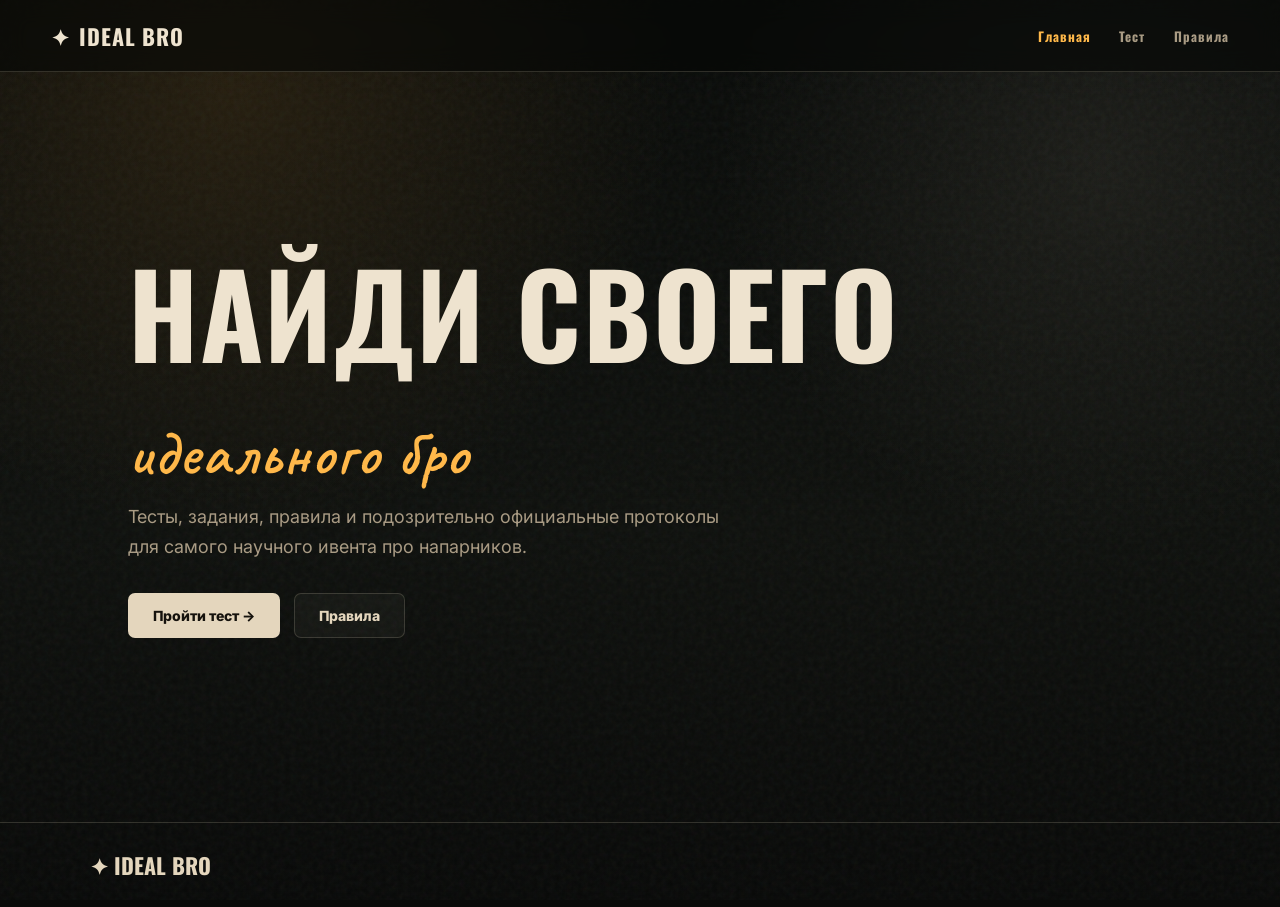
==== index.html @ 1d33344d "Update index.html" ====
<!doctype html>
<html lang="ru">
  <head>
    <meta charset="utf-8" />
    <meta name="viewport" content="width=device-width,initial-scale=1" />
    <title>IDEAL BRO</title>
    <link rel="stylesheet" href="style.css" />
  </head>
  <body>
    <div class="grain"></div>
    <header class="topbar">
      <a class="brand" href="index.html">
        <span> ✦ </span>
        IDEAL BRO
      </a>
      <nav>
        <a class="active" href="index.html"> Главная </a>
        <a href="test.html"> Тест </a>
        <a href="rules.html"> Правила </a>
      </nav>
    </header>
    <main class="hero">
      <section>
        <h1>
          Найди своего <span>идеального бро</span>
        </h1>
        <p class="lead">
          Тесты, задания, правила и подозрительно официальные протоколы для
          самого научного ивента про напарников.
        </p>
        <div class="actions">
          <a class="btn primary" href="test.html"> Пройти тест → </a>
          <a class="btn ghost" href="rules.html"> Правила </a>
        </div>
      </section>
    </main>
   
    <footer>
      <b> ✦ IDEAL BRO </b>
    </footer>
  </body>
</html>
---- style.css ----
@import url("https://fonts.googleapis.com/css2?family=Oswald:wght@500;700&family=Inter:wght@400;500;700;900&family=Caveat:wght@600&display=swap");
:root {
  --bg: #090b09;
  --panel: #11140f;
  --paper: #e4d6bd;
  --ink: #15120d;
  --text: #eee3cf;
  --muted: #a99b84;
  --line: rgba(228, 214, 189, 0.18);
  --gold: #d7902f;
  --gold2: #ffb84a;
  --danger: #ff6b57;
}
* {
  box-sizing: border-box;
}
body {
  margin: 0;
  color: var(--text);
  font-family: Inter, system-ui, sans-serif;
  background:
    radial-gradient(
      circle at 18% 10%,
      rgba(215, 144, 47, 0.13),
      transparent 28rem
    ),
    radial-gradient(
      circle at 86% 18%,
      rgba(228, 214, 189, 0.08),
      transparent 24rem
    ),
    linear-gradient(180deg, #090b09 0%, #0e100d 58%, #080908 100%);
  min-height: 100vh;
}
.grain {
  pointer-events: none;
  position: fixed;
  inset: 0;
  opacity: 0.1;
  background-image: url("data:image/svg+xml,%3Csvg viewBox='0 0 200 200' xmlns='http://www.w3.org/2000/svg'%3E%3Cfilter id='n'%3E%3CfeTurbulence type='fractalNoise' baseFrequency='.8' numOctaves='3'/%3E%3C/filter%3E%3Crect width='100%25' height='100%25' filter='url(%23n)' opacity='.5'/%3E%3C/svg%3E");
}
.topbar,
main,
footer {
  position: relative;
  z-index: 1;
}
.topbar {
  min-height: 72px;
  padding: 18px clamp(18px, 4vw, 54px);
  display: flex;
  align-items: center;
  justify-content: space-between;
  border-bottom: 1px solid var(--line);
  background: rgba(6, 7, 6, 0.62);
  backdrop-filter: blur(12px);
  position: sticky;
  top: 0;
  z-index: 5;
}
.brand {
  color: var(--text);
  text-decoration: none;
  font-family: Oswald, sans-serif;
  font-weight: 700;
  letter-spacing: 0.04em;
  font-size: 22px;
  display: flex;
  align-items: center;
  gap: 9px;
}
nav {
  display: flex;
  gap: 28px;
}
nav a {
  color: var(--muted);
  text-decoration: none;
  font: 700 13px Oswald;
  letter-spacing: 0.08em;
}
nav a.active,
nav a:hover {
  color: var(--gold2);
}
.badge {
  border: 1px solid rgba(228, 214, 189, 0.4);
  border-radius: 6px;
  padding: 7px 15px;
  color: var(--paper);
  font: 700 12px Oswald;
  letter-spacing: 0.12em;
}
.hero{
  min-height:calc(100vh - 150px);
  display:flex;
  align-items:center;
  padding:70px clamp(22px,10vw,160px);
}

.hero-text{
  max-width:850px;
}
.kicker {
  color: var(--gold);
  font: 700 13px Oswald;
  letter-spacing: 0.16em;
  text-transform: uppercase;
  margin: 0 0 14px;
}
h1 {
  margin: 0;
  font-family: Oswald, sans-serif;
  text-transform: uppercase;
  line-height: 0.96;
  font-size: clamp(56px, 9vw, 122px);
  letter-spacing: 0.015em;
}
h1 span {
  font-family: Caveat, cursive;
  text-transform: none;
  font-size: 0.55em;
  color: var(--gold2);
  font-weight: 600;
}
.lead {
  max-width: 620px;
  color: var(--muted);
  font-size: 18px;
  line-height: 1.7;
}
.actions {
  display: flex;
  gap: 14px;
  margin-top: 30px;
}
.btn {
  border: 1px solid var(--line);
  border-radius: 7px;
  padding: 13px 24px;
  cursor: pointer;
  font: 800 14px Inter;
  text-decoration: none;
  transition: 0.2s;
  display: inline-flex;
  align-items: center;
  justify-content: center;
}
.btn.primary {
  background: var(--paper);
  color: var(--ink);
  border-color: transparent;
}
.btn.primary:hover {
  transform: translateY(-1px);
  background: #f0dec0;
}
.btn.ghost {
  background: rgba(228, 214, 189, 0.04);
  color: var(--paper);
}
.btn.full {
  width: 100%;
  margin-top: 16px;
}
.polaroid-stack {
  position: relative;
  min-height: 430px;
}
.polaroid {
  background: var(--paper);
  color: var(--ink);
  width: 260px;
  padding: 16px 16px 42px;
  position: absolute;
  box-shadow: 0 20px 50px rgba(0, 0, 0, 0.45);
  transform: rotate(7deg);
}
.polaroid.one {
  right: 25%;
  top: 20px;
}
.polaroid.two {
  right: 5%;
  top: 160px;
  transform: rotate(-9deg);
}
.photo {
  height: 220px;
  background: #1e211b;
  border: 1px solid rgba(0, 0, 0, 0.18);
}
.photo.mountain {
  background: linear-gradient(140deg, #20251e, #050605 65%);
}
.photo.signal {
  background:
    radial-gradient(
      circle at 50% 48%,
      rgba(255, 255, 255, 0.95),
      transparent 5%,
      transparent 100%
    ),
    #111;
}
.polaroid b {
  font-family: Caveat, cursive;
  font-size: 30px;
  float: right;
  margin-top: 8px;
}
.cards {
  display: grid;
  grid-template-columns: repeat(2, minmax(0, 1fr));
  gap: 22px;
  padding: 0 clamp(22px, 7vw, 110px) 80px;
}
.info-card,
.test-card,
.lock-card,
.mission,
.paper {
  border: 1px solid var(--line);
  background: linear-gradient(
    180deg,
    rgba(23, 26, 20, 0.86),
    rgba(9, 11, 9, 0.84)
  );
  border-radius: 12px;
  box-shadow: 0 18px 70px rgba(0, 0, 0, 0.28);
}
.info-card {
  padding: 28px;
}
.info-card h2 {
  font-family: Oswald;
  font-size: 30px;
  margin: 8px 0;
}
.info-card p {
  color: var(--muted);
  line-height: 1.6;
}
.info-card a,
.fake-link {
  color: var(--gold2);
  font-weight: 800;
  text-decoration: none;
  text-transform: uppercase;
  font-size: 13px;
}
.icon {
  font-size: 30px;
}
.muted {
  opacity: 0.78;
}
.page {
  padding: 70px clamp(18px, 7vw, 110px) 80px;
  min-height: calc(100vh - 150px);
}
.page.narrow {
  max-width: 900px;
  margin: auto;
}
.intro {
  max-width: 780px;
  margin-bottom: 32px;
}
.test-card,
.lock-card,
.mission {
  max-width: 860px;
  padding: 34px;
  margin: auto;
}
.label {
  display: block;
  color: var(--paper);
  font-weight: 800;
  margin-bottom: 9px;
}
.input {
  width: 100%;
  padding: 16px 18px;
  border-radius: 8px;
  border: 1px solid var(--line);
  background: #0b0d0a;
  color: var(--text);
  font-size: 16px;
  outline: none;
}
.input:focus {
  border-color: var(--gold);
  box-shadow: 0 0 0 4px rgba(215, 144, 47, 0.12);
}
.hint,
.sub {
  color: var(--muted);
  line-height: 1.6;
}
.hidden {
  display: none !important;
}
.question-top {
  display: flex;
  align-items: center;
  gap: 18px;
  color: var(--gold);
  font: 700 15px Oswald;
  letter-spacing: 0.08em;
}
.progress {
  height: 6px;
  flex: 1;
  background: rgba(228, 214, 189, 0.18);
  border-radius: 99px;
  overflow: hidden;
}
.progress i {
  display: block;
  height: 100%;
  width: 0;
  background: var(--gold2);
  transition: 0.25s;
}
#questionText {
  font-size: 32px;
  margin: 28px 0 8px;
}
.options {
  display: grid;
  grid-template-columns: repeat(3, minmax(0, 1fr));
  gap: 14px;
  margin-top: 24px;
}
.option {
  min-height: 138px;
  border: 1px solid var(--line);
  border-radius: 10px;
  padding: 18px;
  background: rgba(255, 255, 255, 0.025);
  color: var(--text);
  cursor: pointer;
  text-align: left;
  transition: 0.18s;
}
.option:hover,
.option.selected {
  border-color: var(--gold);
  box-shadow: 0 0 0 3px rgba(215, 144, 47, 0.12);
  transform: translateY(-1px);
}
.option strong {
  display: block;
  font-size: 17px;
  margin-bottom: 7px;
}
.option span {
  color: var(--muted);
  font-size: 13px;
  line-height: 1.45;
}
.option .emoji {
  font-size: 34px;
  margin-bottom: 12px;
}
.question-actions {
  display: flex;
  justify-content: space-between;
  margin-top: 24px;
}
textarea {
  width: 100%;
  height: 170px;
  border-radius: 8px;
  border: 1px solid var(--line);
  background: #090a08;
  color: var(--paper);
  padding: 14px;
  margin: 14px 0;
  font-family: monospace;
  font-size: 13px;
}
.peak-hero {
  max-width: 900px;
  margin: auto auto 30px;
}
.peak-hero h1 {
  font-size: clamp(72px, 13vw, 150px);
}
.lock-card {
  text-align: center;
  max-width: 540px;
}
.lock-icon {
  font-size: 44px;
}
.input.code {
  text-align: center;
  text-transform: uppercase;
  font: 800 20px Inter;
  letter-spacing: 0.12em;
}
.error {
  color: var(--danger);
  font-weight: 800;
}
.mission-head {
  display: flex;
  justify-content: space-between;
  align-items: center;
  gap: 20px;
  margin-bottom: 24px;
}
.mission-head h2 {
  font-family: Oswald;
  font-size: 52px;
  margin: 0;
  text-transform: uppercase;
}
.stamp {
  border: 2px solid var(--gold);
  color: var(--gold);
  padding: 8px 15px;
  border-radius: 6px;
  transform: rotate(-7deg);
  font: 800 18px Oswald;
}
.paper {
  background: var(--paper);
  color: var(--ink);
  padding: 34px;
  border-radius: 2px;
  border: 0;
}
.paper h2 {
  font-family: Oswald;
  font-size: 36px;
  margin-top: 0;
}
.paper p,
.paper li {
  line-height: 1.75;
}
.mission-paper p {
  font-size: 24px;
  font-weight: 900;
  line-height: 1.45;
}
.mission-paper small {
  font-weight: 800;
  color: #514735;
}
.reminder {
  display: grid;
  grid-template-columns: repeat(3, 1fr);
  gap: 14px;
  margin-top: 18px;
}
.reminder div {
  border: 1px solid var(--line);
  border-radius: 10px;
  padding: 18px;
  background: rgba(255, 255, 255, 0.03);
}
.reminder b {
  display: block;
  color: var(--gold2);
  margin-bottom: 8px;
}
.reminder span {
  color: var(--muted);
  font-size: 14px;
  line-height: 1.5;
}
footer {
  border-top: 1px solid var(--line);
  padding: 26px clamp(22px, 7vw, 110px);
  display: flex;
  gap: 24px;
  color: var(--muted);
}
footer b {
  color: var(--paper);
  font-family: Oswald;
  font-size: 22px;
}
@media (max-width: 800px) {
  .topbar {
    align-items: flex-start;
    flex-direction: column;
  }
  .badge {
    display: none;
  }
  .hero {
    grid-template-columns: 1fr;
    min-height: auto;
    padding-top: 48px;
  }
  .polaroid-stack {
    display: none;
  }
  .cards,
  .options,
  .reminder {
    grid-template-columns: 1fr;
  }
  h1 {
    font-size: 58px;
  }
  .hero h1{
    font-size:clamp(48px,6vw,82px);
  }
  .question-top {
    align-items: flex-start;
    flex-direction: column;
  }
  .progress {
    width: 100%;
    flex: auto;
  }
}
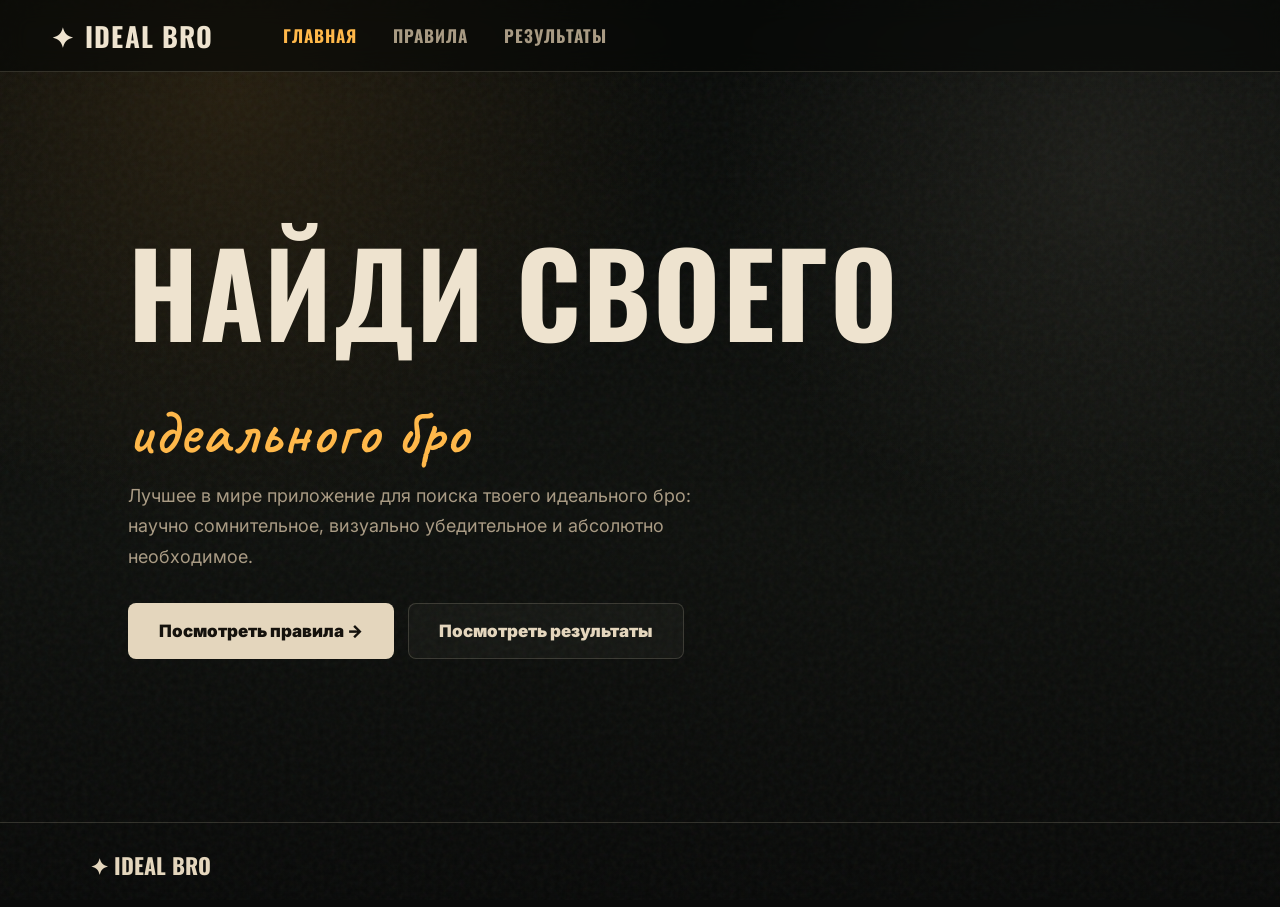
==== commit b1b5b0cd: "Update index.html" ====
--- a/index.html
+++ b/index.html
@@ -6,37 +6,41 @@
     <title>IDEAL BRO</title>
     <link rel="stylesheet" href="style.css" />
   </head>
+
   <body>
     <div class="grain"></div>
+
     <header class="topbar">
       <a class="brand" href="index.html">
-        <span> ✦ </span>
+        <span>✦</span>
         IDEAL BRO
       </a>
+
       <nav>
-        <a class="active" href="index.html"> Главная </a>
-        <a href="test.html"> Тест </a>
-        <a href="rules.html"> Правила </a>
+        <a class="active" href="index.html">ГЛАВНАЯ</a>
+        <a href="rules.html">ПРАВИЛА</a>
+        <a href="results.html">РЕЗУЛЬТАТЫ</a>
       </nav>
     </header>
+
     <main class="hero">
-      <section>
-        <h1>
-          Найди своего <span>идеального бро</span>
-        </h1>
+      <section class="hero-text">
+        <h1>Найди своего<br><span>идеального бро</span></h1>
+
         <p class="lead">
-          Тесты, задания, правила и подозрительно официальные протоколы для
-          самого научного ивента про напарников.
+          Лучшее в мире приложение для поиска твоего идеального бро:
+          научно сомнительное, визуально убедительное и абсолютно необходимое.
         </p>
+
         <div class="actions">
-          <a class="btn primary" href="test.html"> Пройти тест → </a>
-          <a class="btn ghost" href="rules.html"> Правила </a>
+          <a class="btn primary" href="rules.html">Посмотреть правила →</a>
+          <a class="btn ghost" href="results.html">Посмотреть результаты</a>
         </div>
       </section>
     </main>
-   
+
     <footer>
-      <b> ✦ IDEAL BRO </b>
+      <b>✦ IDEAL BRO</b>
     </footer>
   </body>
 </html>
--- a/style.css
+++ b/style.css
@@ -45,39 +45,42 @@
   position: relative;
   z-index: 1;
 }
-.topbar {
-  min-height: 72px;
-  padding: 18px clamp(18px, 4vw, 54px);
-  display: flex;
-  align-items: center;
-  justify-content: space-between;
-  border-bottom: 1px solid var(--line);
-  background: rgba(6, 7, 6, 0.62);
-  backdrop-filter: blur(12px);
-  position: sticky;
-  top: 0;
-  z-index: 5;
-}
-.brand {
-  color: var(--text);
-  text-decoration: none;
-  font-family: Oswald, sans-serif;
-  font-weight: 700;
-  letter-spacing: 0.04em;
-  font-size: 22px;
-  display: flex;
-  align-items: center;
-  gap: 9px;
-}
-nav {
-  display: flex;
-  gap: 28px;
-}
-nav a {
-  color: var(--muted);
-  text-decoration: none;
-  font: 700 13px Oswald;
-  letter-spacing: 0.08em;
+.topbar{
+  height:72px;
+  padding:0 clamp(18px,4vw,54px);
+  display:flex;
+  align-items:center;
+  gap:42px;
+  border-bottom:1px solid var(--line);
+  background:rgba(6,7,6,.62);
+  backdrop-filter:blur(12px);
+  position:sticky;
+  top:0;
+  z-index:5;
+}
+.brand{
+  color:var(--text);
+  text-decoration:none;
+  font-family:Oswald,sans-serif;
+  font-weight:700;
+  letter-spacing:.04em;
+  font-size:27px;
+  display:flex;
+  align-items:center;
+  gap:10px;
+}
+
+nav a{
+  color:var(--muted);
+  text-decoration:none;
+  font:700 17px Oswald;
+  letter-spacing:.06em;
+}
+
+nav{
+  display:flex;
+  gap:36px;
+  margin-left:28px;
 }
 nav a.active,
 nav a:hover {
@@ -99,7 +102,7 @@
 }
 
 .hero-text{
-  max-width:850px;
+  max-width:1000px;
 }
 .kicker {
   color: var(--gold);
@@ -134,17 +137,17 @@
   gap: 14px;
   margin-top: 30px;
 }
-.btn {
-  border: 1px solid var(--line);
-  border-radius: 7px;
-  padding: 13px 24px;
-  cursor: pointer;
-  font: 800 14px Inter;
-  text-decoration: none;
-  transition: 0.2s;
-  display: inline-flex;
-  align-items: center;
-  justify-content: center;
+.btn{
+  border:1px solid var(--line);
+  border-radius:8px;
+  padding:17px 30px;
+  cursor:pointer;
+  font:900 17px Inter;
+  text-decoration:none;
+  transition:.2s;
+  display:inline-flex;
+  align-items:center;
+  justify-content:center;
 }
 .btn.primary {
   background: var(--paper);
@@ -494,10 +497,11 @@
   .badge {
     display: none;
   }
-  .hero {
-    grid-template-columns: 1fr;
-    min-height: auto;
-    padding-top: 48px;
+  .hero{
+    min-height:calc(100vh - 145px);
+    display:flex;
+    align-items:center;
+    padding:70px clamp(22px,10vw,160px);
   }
   .polaroid-stack {
     display: none;
@@ -511,8 +515,18 @@
     font-size: 58px;
   }
   .hero h1{
-    font-size:clamp(48px,6vw,82px);
-  }
+  font-size:clamp(46px,5vw,72px);
+  line-height:.9;
+  width:max-content;
+}
+
+.hero h1 span{
+  display:block;
+  margin-top:18px;
+  margin-left:32%;
+  font-size:.7em;
+  white-space:nowrap;
+}
   .question-top {
     align-items: flex-start;
     flex-direction: column;
@@ -522,3 +536,41 @@
     flex: auto;
   }
 }
+.admin-grid{
+  display:grid;
+  grid-template-columns:1fr 1fr;
+  gap:18px;
+  margin:18px 0 30px;
+}
+
+.admin-list{
+  display:grid;
+  gap:10px;
+  margin:14px 0 28px;
+}
+
+.admin-item{
+  border:1px solid var(--line);
+  border-radius:10px;
+  padding:14px 16px;
+  background:rgba(255,255,255,.035);
+  color:var(--paper);
+}
+
+.admin-item.pair{
+  display:flex;
+  align-items:center;
+  justify-content:space-between;
+  gap:18px;
+}
+
+.admin-item span{
+  color:var(--gold2);
+  font-weight:900;
+}
+
+@media (max-width:800px){
+  .admin-grid{
+    grid-template-columns:1fr;
+  }
+}
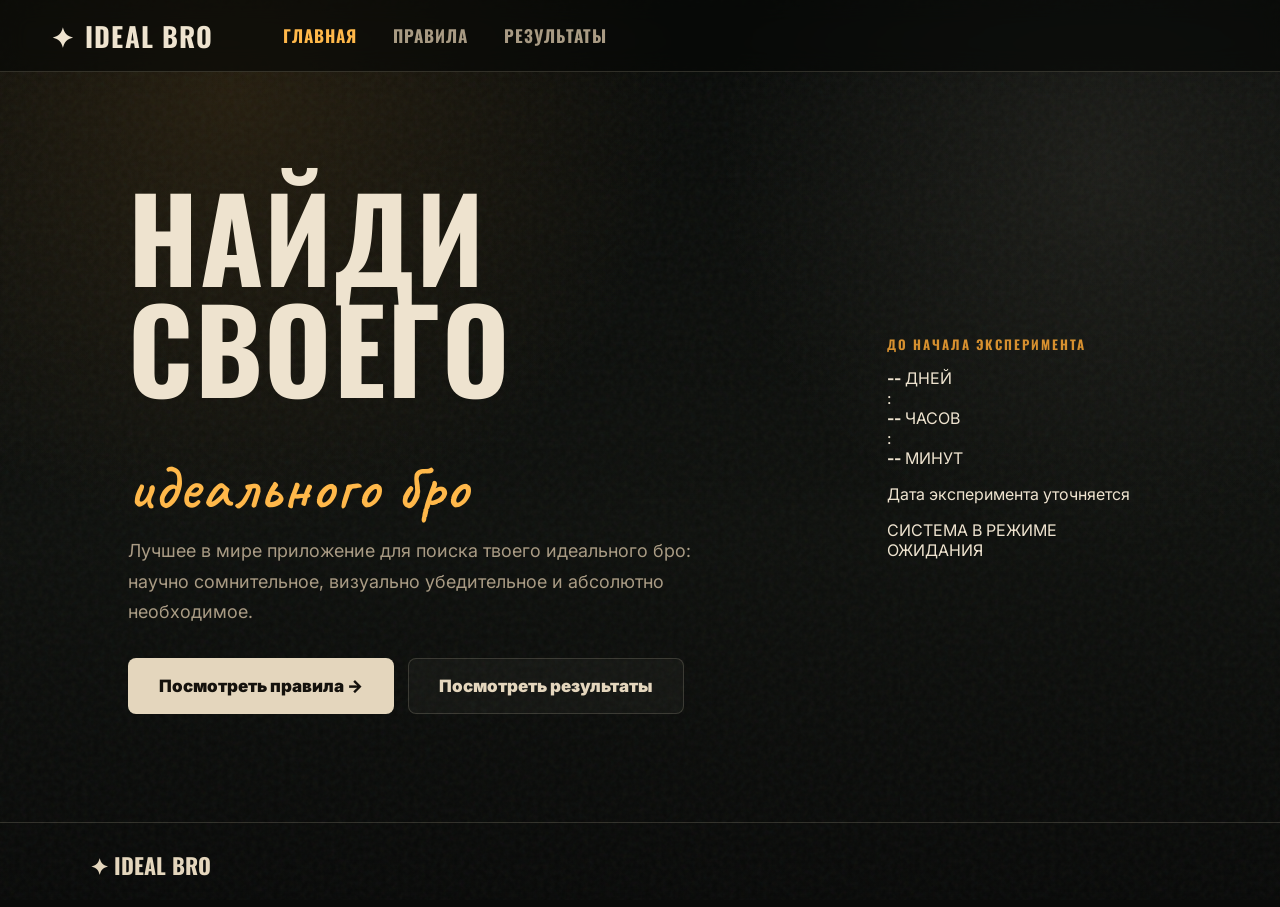
==== commit 2cd647fb: "Update index.html" ====
--- a/index.html
+++ b/index.html
@@ -6,7 +6,7 @@
     <title>IDEAL BRO</title>
     <link rel="stylesheet" href="style.css" />
   </head>
-
+  <script src="home.js"></script>
   <body>
     <div class="grain"></div>
 
@@ -26,15 +26,49 @@
     <main class="hero">
       <section class="hero-text">
         <h1>Найди своего<br><span>идеального бро</span></h1>
-
+    
         <p class="lead">
           Лучшее в мире приложение для поиска твоего идеального бро:
           научно сомнительное, визуально убедительное и абсолютно необходимое.
         </p>
-
+    
         <div class="actions">
           <a class="btn primary" href="rules.html">Посмотреть правила →</a>
           <a class="btn ghost" href="results.html">Посмотреть результаты</a>
+        </div>
+      </section>
+    
+      <section class="countdown-card">
+        <p class="kicker">ДО НАЧАЛА ЭКСПЕРИМЕНТА</p>
+    
+        <div class="countdown" id="countdown">
+          <div class="countdown-unit">
+            <strong id="days">--</strong>
+            <span>ДНЕЙ</span>
+          </div>
+    
+          <div class="countdown-divider">:</div>
+    
+          <div class="countdown-unit">
+            <strong id="hours">--</strong>
+            <span>ЧАСОВ</span>
+          </div>
+    
+          <div class="countdown-divider">:</div>
+    
+          <div class="countdown-unit">
+            <strong id="minutes">--</strong>
+            <span>МИНУТ</span>
+          </div>
+        </div>
+    
+        <p class="countdown-note" id="countdownNote">
+          Дата эксперимента уточняется
+        </p>
+    
+        <div class="countdown-status">
+          <span class="status-dot"></span>
+          СИСТЕМА В РЕЖИМЕ ОЖИДАНИЯ
         </div>
       </section>
     </main>
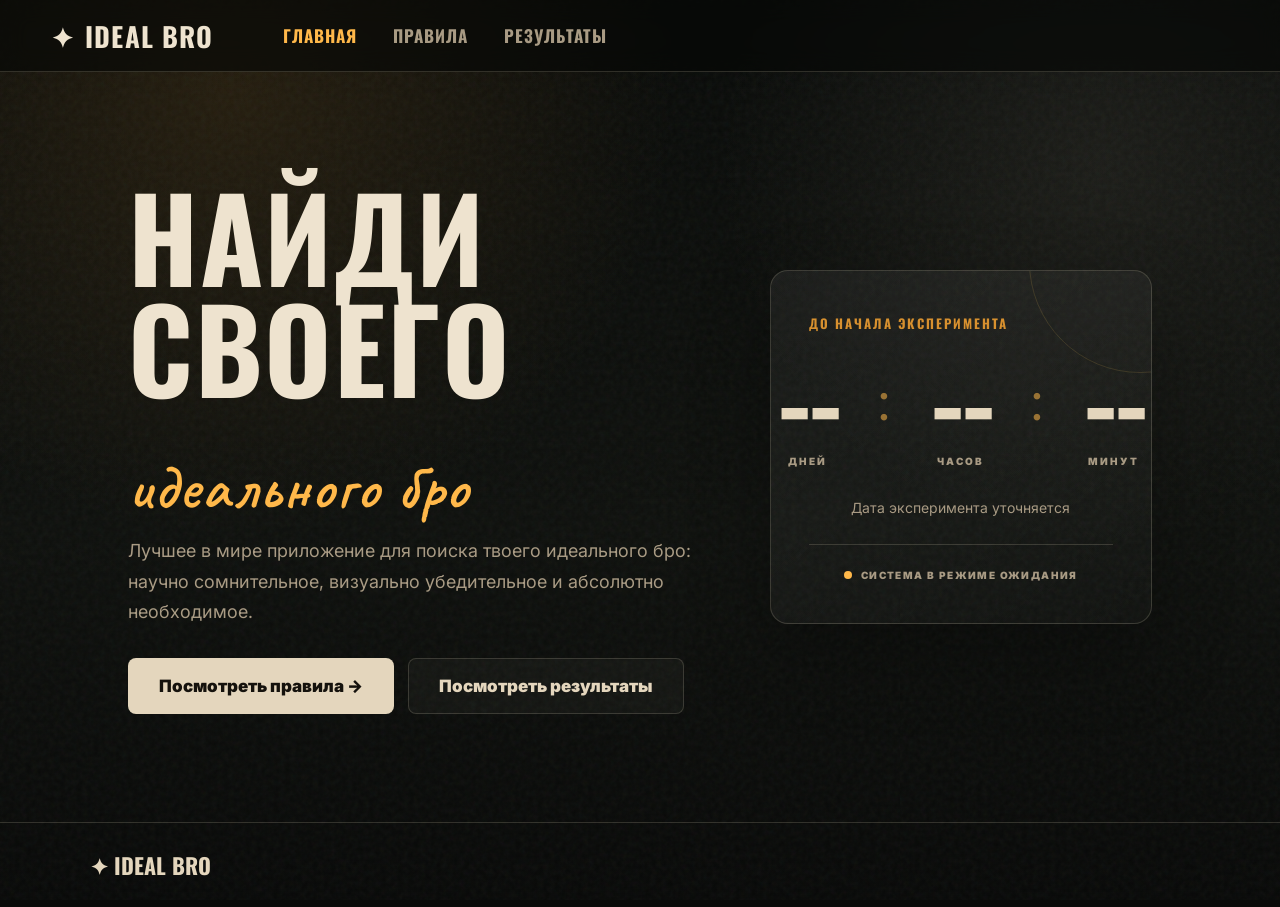
==== commit 4aad96d9: "Update index.html" ====
--- a/index.html
+++ b/index.html
@@ -39,7 +39,7 @@
       </section>
     
       <section class="countdown-card">
-        <p class="kicker">ДО НАЧАЛА ЭКСПЕРИМЕНТА</p>
+        <p class="kicker" id="countdownTitle">ДО НАЧАЛА ЭКСПЕРИМЕНТА</p>
     
         <div class="countdown" id="countdown">
           <div class="countdown-unit">
@@ -66,7 +66,7 @@
           Дата эксперимента уточняется
         </p>
     
-        <div class="countdown-status">
+        <div class="countdown-status" id="countdownStatus">
           <span class="status-dot"></span>
           СИСТЕМА В РЕЖИМЕ ОЖИДАНИЯ
         </div>
--- a/style.css
+++ b/style.css
@@ -574,3 +574,192 @@
     grid-template-columns:1fr;
   }
 }
+
+.results-page{
+  min-height:calc(100vh - 150px);
+  display:grid;
+  place-items:center;
+  padding:80px 24px;
+}
+
+.results-empty{
+  width:min(720px, 100%);
+  text-align:center;
+}
+
+.results-mark{
+  font-size:52px;
+  color:var(--gold2);
+  margin:28px 0 18px;
+  animation:resultPulse 2.4s ease-in-out infinite;
+}
+
+.results-empty h1{
+  margin:0;
+  font-size:clamp(46px, 7vw, 88px);
+  line-height:.95;
+  color:var(--paper);
+}
+
+.results-empty .lead{
+  margin:28px auto;
+  max-width:600px;
+}
+
+.results-status{
+  display:inline-flex;
+  align-items:center;
+  gap:10px;
+  margin-top:20px;
+  padding:12px 18px;
+  border:1px solid var(--line);
+  border-radius:999px;
+  font-size:12px;
+  font-weight:900;
+  letter-spacing:.16em;
+  color:var(--muted);
+}
+
+.status-dot{
+  width:8px;
+  height:8px;
+  border-radius:50%;
+  background:var(--gold2);
+  animation:statusBlink 1.6s ease-in-out infinite;
+}
+
+@keyframes resultPulse{
+  0%,100%{
+    transform:scale(1);
+    opacity:.65;
+  }
+
+  50%{
+    transform:scale(1.15);
+    opacity:1;
+  }
+}
+
+@keyframes statusBlink{
+  0%,100%{ opacity:.25; }
+  50%{ opacity:1; }
+}
+
+.hero{
+  grid-template-columns:minmax(0, 1fr) minmax(460px, .8fr);
+  align-items:center;
+  gap:70px;
+}
+
+.countdown-card{
+  position:relative;
+  padding:42px 38px;
+  border:1px solid var(--line);
+  border-radius:18px;
+  background:
+    linear-gradient(
+      145deg,
+      rgba(255,255,255,.055),
+      rgba(255,255,255,.018)
+    );
+  box-shadow:0 30px 80px rgba(0,0,0,.25);
+  overflow:hidden;
+}
+
+.countdown-card::before{
+  content:"";
+  position:absolute;
+  width:220px;
+  height:220px;
+  right:-100px;
+  top:-120px;
+  border:1px solid rgba(221,177,88,.16);
+  border-radius:50%;
+}
+
+.countdown{
+  display:flex;
+  align-items:flex-start;
+  justify-content:center;
+  gap:18px;
+  margin:42px 0 32px;
+}
+
+.countdown-unit{
+  min-width:105px;
+  text-align:center;
+}
+
+.countdown-unit strong{
+  display:block;
+  font-size:clamp(52px, 6vw, 82px);
+  line-height:.85;
+  color:var(--paper);
+  font-weight:900;
+  letter-spacing:-.06em;
+}
+
+.countdown-unit span{
+  display:block;
+  margin-top:15px;
+  font-size:10px;
+  letter-spacing:.2em;
+  font-weight:900;
+  color:var(--muted);
+}
+
+.countdown-divider{
+  padding-top:4px;
+  font-size:54px;
+  line-height:.8;
+  color:var(--gold2);
+  opacity:.55;
+}
+
+.countdown-note{
+  text-align:center;
+  color:var(--muted);
+  font-size:14px;
+}
+
+.countdown-status{
+  display:flex;
+  align-items:center;
+  justify-content:center;
+  gap:9px;
+  margin-top:28px;
+  padding-top:24px;
+  border-top:1px solid var(--line);
+  font-size:10px;
+  font-weight:900;
+  letter-spacing:.14em;
+  color:var(--muted);
+}
+
+@media (max-width:1000px){
+  .hero{
+    grid-template-columns:1fr;
+  }
+
+  .countdown-card{
+    width:100%;
+  }
+}
+
+@media (max-width:560px){
+  .countdown-card{
+    padding:34px 20px;
+  }
+
+  .countdown{
+    gap:8px;
+  }
+
+  .countdown-unit{
+    min-width:75px;
+  }
+
+  .countdown-divider{
+    font-size:38px;
+  }
+}
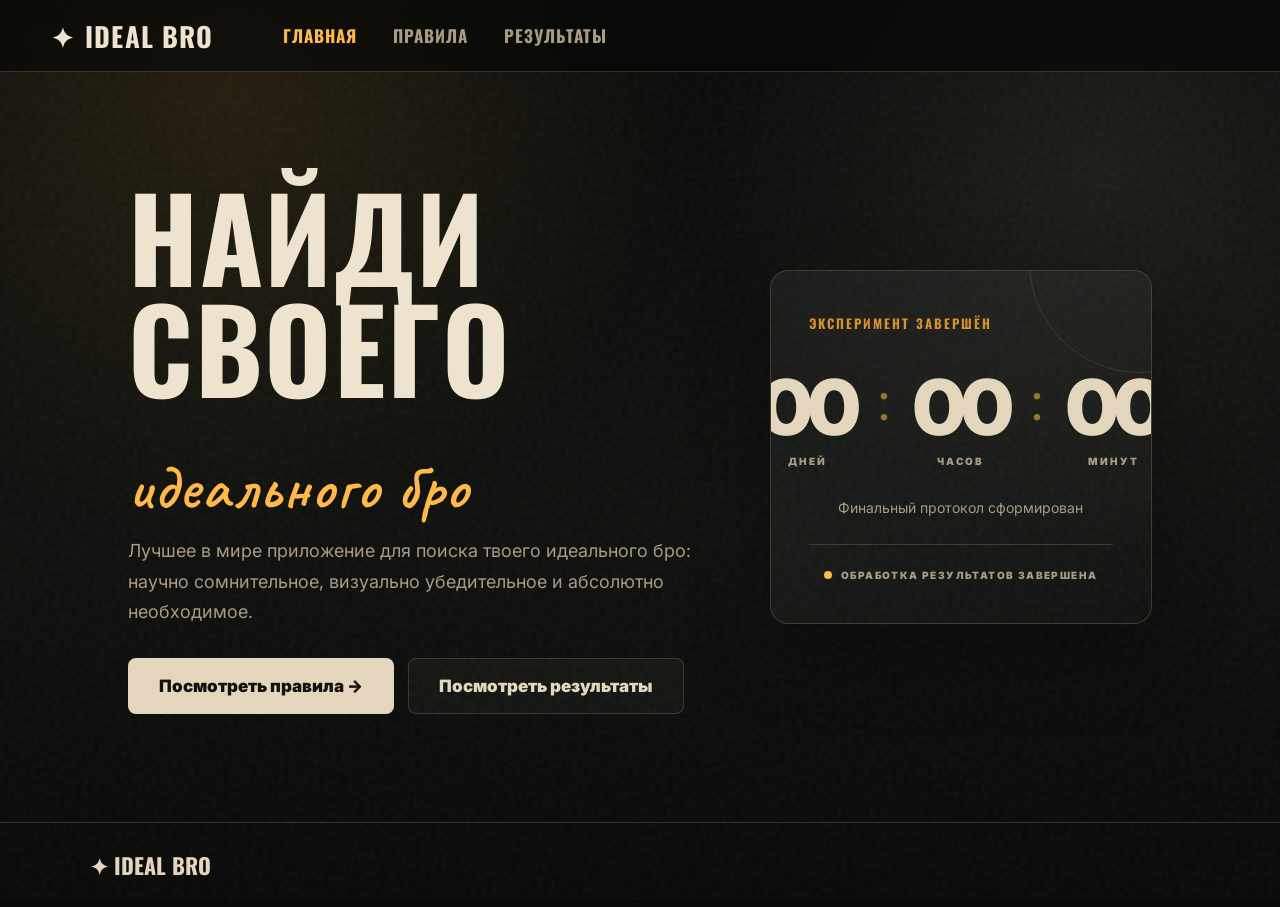
==== commit 2fe49210: "Update index.html" ====
--- a/index.html
+++ b/index.html
@@ -6,7 +6,7 @@
     <title>IDEAL BRO</title>
     <link rel="stylesheet" href="style.css" />
   </head>
-  <script src="home.js"></script>
+  
   <body>
     <div class="grain"></div>
 
@@ -76,5 +76,6 @@
     <footer>
       <b>✦ IDEAL BRO</b>
     </footer>
+    <script src="home.js"></script>
   </body>
 </html>
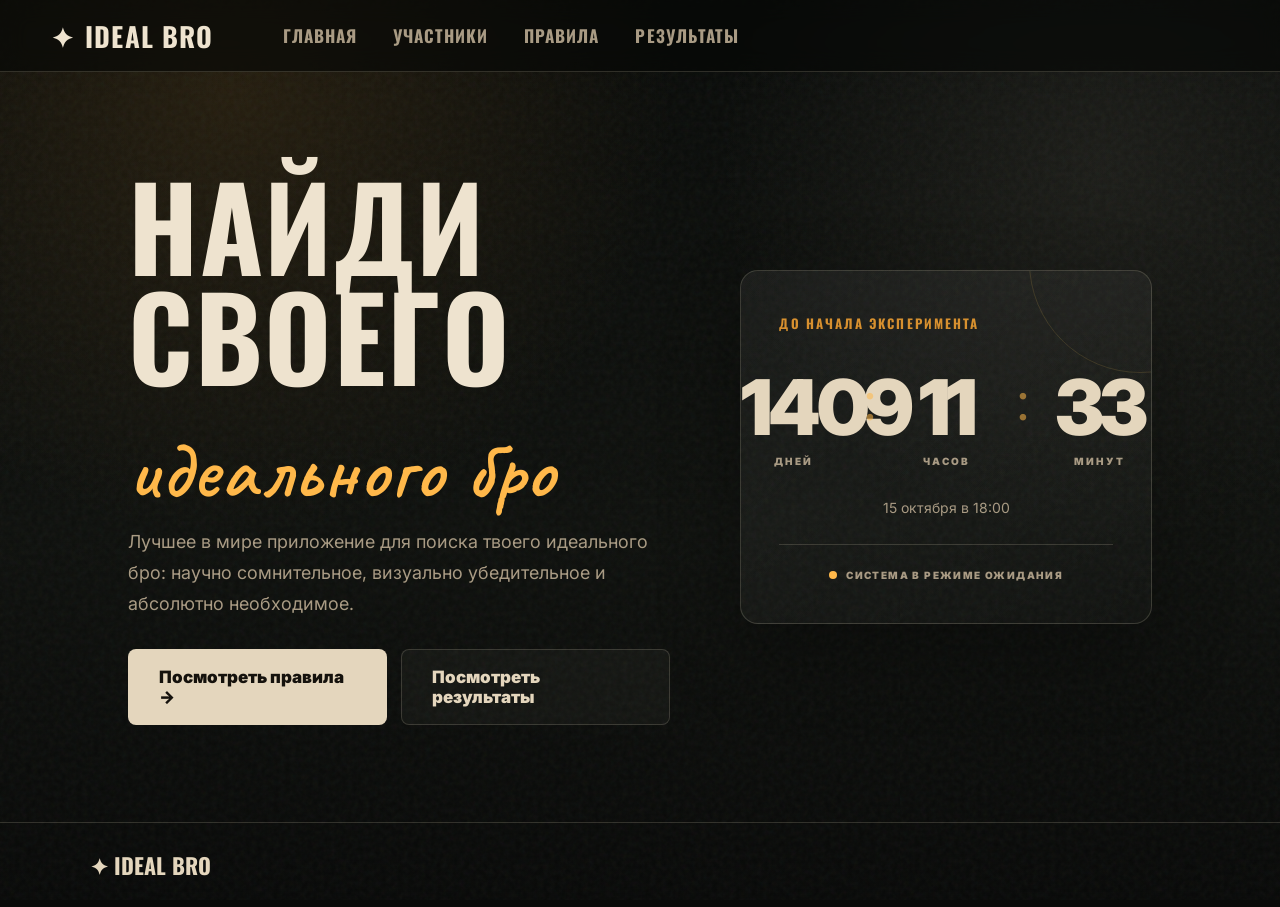
==== commit 4256faca: "Update index.html" ====
--- a/index.html
+++ b/index.html
@@ -17,7 +17,8 @@
       </a>
 
       <nav>
-        <a class="active" href="index.html">ГЛАВНАЯ</a>
+        <a href="index.html">ГЛАВНАЯ</a>
+        <a href="participants.html">УЧАСТНИКИ</a>
         <a href="rules.html">ПРАВИЛА</a>
         <a href="results.html">РЕЗУЛЬТАТЫ</a>
       </nav>
--- a/style.css
+++ b/style.css
@@ -122,7 +122,7 @@
 h1 span {
   font-family: Caveat, cursive;
   text-transform: none;
-  font-size: 0.55em;
+  font-size: 0.7em;
   color: var(--gold2);
   font-weight: 600;
 }
@@ -763,3 +763,1239 @@
     font-size:38px;
   }
 }
+
+.rules-page{
+  min-height:calc(100vh - 150px);
+  display:grid;
+  grid-template-columns:minmax(0, .85fr) minmax(420px, 1fr);
+  align-items:center;
+  gap:80px;
+  padding:80px 7vw;
+}
+
+.rules-intro h1{
+  margin:14px 0 26px;
+  font-size:clamp(58px, 7vw, 108px);
+  line-height:.88;
+  letter-spacing:-.055em;
+  color:var(--paper);
+}
+
+.rules-intro h1 span{
+  color:var(--gold2);
+}
+
+.rules-intro .lead{
+  max-width:570px;
+}
+
+.rules-preview{
+  position:relative;
+  padding:48px;
+  border:1px solid var(--line);
+  border-radius:18px;
+  background:
+    linear-gradient(
+      145deg,
+      rgba(255,255,255,.055),
+      rgba(255,255,255,.018)
+    );
+  overflow:hidden;
+}
+
+.protocol-number{
+  position:absolute;
+  top:24px;
+  right:28px;
+  font-size:10px;
+  font-weight:900;
+  letter-spacing:.16em;
+  color:var(--muted);
+}
+
+.rules-lock{
+  margin:30px 0;
+  font-size:44px;
+  color:var(--gold2);
+  animation:resultPulse 2.4s ease-in-out infinite;
+}
+
+.rules-preview h2{
+  margin:0 0 18px;
+  font-size:clamp(34px, 4vw, 54px);
+  line-height:1;
+  color:var(--paper);
+}
+
+.rules-preview p{
+  max-width:560px;
+  line-height:1.7;
+  color:var(--muted);
+}
+
+.rules-progress{
+  height:3px;
+  margin:38px 0 22px;
+  background:rgba(255,255,255,.08);
+  overflow:hidden;
+}
+
+.rules-progress-bar{
+  width:42%;
+  height:100%;
+  background:var(--gold2);
+  animation:protocolLoading 2.8s ease-in-out infinite;
+}
+
+.rules-state{
+  display:flex;
+  align-items:center;
+  gap:10px;
+  font-size:10px;
+  font-weight:900;
+  letter-spacing:.15em;
+  color:var(--muted);
+}
+
+@keyframes protocolLoading{
+  0%{
+    transform:translateX(-120%);
+  }
+
+  50%{
+    transform:translateX(140%);
+  }
+
+  100%{
+    transform:translateX(360%);
+  }
+}
+
+@media (max-width:900px){
+  .rules-page{
+    grid-template-columns:1fr;
+    gap:45px;
+  }
+}
+
+@media (max-width:560px){
+  .rules-page{
+    padding:55px 22px;
+  }
+
+  .rules-preview{
+    padding:38px 26px;
+  }
+}
+
+.admin-page{
+  min-height:100vh;
+  display:grid;
+  place-items:center;
+  padding:70px 22px;
+}
+
+.admin-panel{
+  width:min(980px, 100%);
+  border:1px solid var(--line);
+  border-radius:18px;
+  padding:42px;
+  background:linear-gradient(145deg, rgba(255,255,255,.055), rgba(255,255,255,.018));
+  box-shadow:0 30px 80px rgba(0,0,0,.25);
+}
+
+.admin-actions{
+  display:flex;
+  flex-wrap:wrap;
+  gap:14px;
+  margin:28px 0 30px;
+}
+
+.admin-step{
+  margin-top:34px;
+  padding-top:30px;
+  border-top:1px solid var(--line);
+}
+
+.admin-step h2{
+  margin:0 0 18px;
+  font-size:34px;
+  color:var(--paper);
+}
+
+.admin-grid{
+  display:grid;
+  grid-template-columns:1fr 1fr;
+  gap:18px;
+  margin:18px 0 28px;
+}
+
+.admin-list{
+  display:grid;
+  gap:10px;
+  margin:14px 0 24px;
+}
+
+.admin-item{
+  display:flex;
+  align-items:center;
+  gap:14px;
+  border:1px solid var(--line);
+  border-radius:12px;
+  padding:15px 17px;
+  background:rgba(255,255,255,.035);
+  color:var(--paper);
+}
+
+.admin-number{
+  width:28px;
+  height:28px;
+  display:grid;
+  place-items:center;
+  border-radius:50%;
+  background:rgba(215,144,47,.16);
+  color:var(--gold2);
+  font-size:12px;
+  font-weight:900;
+}
+
+.admin-item.pair{
+  justify-content:space-between;
+}
+
+.admin-item.pair span{
+  color:var(--gold2);
+  font-weight:900;
+}
+
+.admin-message{
+  margin:20px 0;
+  padding:16px 18px;
+  border-radius:12px;
+  border:1px solid var(--line);
+  color:var(--paper);
+  background:rgba(255,255,255,.035);
+}
+
+.admin-message.success{
+  border-color:rgba(215,144,47,.5);
+}
+
+.admin-message.warning{
+  border-color:rgba(255,107,87,.5);
+  color:#ffd0c8;
+}
+
+.pair-round{
+  margin-top:18px;
+  padding:22px;
+  border:1px solid var(--line);
+  border-radius:14px;
+  background:rgba(255,255,255,.025);
+}
+
+.pair-round h3{
+  margin:0;
+  color:var(--paper);
+  font-size:24px;
+}
+
+.pair-round p{
+  margin:8px 0 18px;
+  color:var(--muted);
+}
+
+button:disabled{
+  opacity:.65;
+  cursor:not-allowed;
+}
+
+@media (max-width:800px){
+  .admin-panel{
+    padding:32px 22px;
+  }
+
+  .admin-grid{
+    grid-template-columns:1fr;
+  }
+
+  .admin-actions{
+    flex-direction:column;
+  }
+}
+
+.admin-show-page{
+  min-height:100vh;
+  display:grid;
+  place-items:center;
+  padding:60px 22px;
+}
+
+
+
+.admin-show-head{
+  display:flex;
+  align-items:center;
+  justify-content:space-between;
+  gap:18px;
+  margin-bottom:18px;
+}
+
+.source-toggle,
+.game-tabs{
+  display:flex;
+  flex-wrap:wrap;
+  gap:10px;
+}
+
+.source-btn,
+.game-tab{
+  border:1px solid var(--line);
+  border-radius:999px;
+  padding:10px 14px;
+  background:rgba(255,255,255,.035);
+  color:var(--muted);
+  font-weight:900;
+  font-size:11px;
+  letter-spacing:.08em;
+  cursor:pointer;
+}
+
+.source-btn.active,
+.game-tab:hover{
+  color:var(--ink);
+  background:var(--paper);
+}
+
+.game-tabs{
+  margin:22px 0 28px;
+  justify-content:center;
+}
+
+.admin-stage{
+  min-height:440px;
+  display:grid;
+  align-content:center;
+  text-align:center;
+}
+
+.admin-big-mark{
+  color:var(--gold2);
+  font-size:44px;
+  margin-bottom:12px;
+  animation:resultPulse 2.4s ease-in-out infinite;
+}
+
+.admin-stage h1{
+  margin:0;
+  font-size:clamp(38px, 5vw, 66px);
+  line-height:.95;
+  color:var(--paper);
+}
+
+.admin-stage > p{
+  max-width:620px;
+  margin:20px auto 0;
+  color:var(--muted);
+  line-height:1.6;
+}
+
+.admin-main-actions{
+  display:flex;
+  justify-content:center;
+  flex-wrap:wrap;
+  gap:14px;
+  margin-top:32px;
+}
+
+.admin-loader{
+  margin:34px auto 0;
+  display:grid;
+  place-items:center;
+  gap:16px;
+}
+
+.loader-ring{
+  width:54px;
+  height:54px;
+  border-radius:50%;
+  border:3px solid rgba(255,255,255,.12);
+  border-top-color:var(--gold2);
+  animation:spin 1s linear infinite;
+}
+
+.admin-loader p{
+  margin:0;
+  color:var(--gold2);
+  font-weight:900;
+  letter-spacing:.08em;
+}
+
+@keyframes spin{
+  to{ transform:rotate(360deg); }
+}
+
+
+
+
+.admin-result-block h2{
+  margin:0 0 16px;
+  color:var(--paper);
+}
+
+.admin-mini-grid{
+  display:grid;
+  grid-template-columns:repeat(3, 1fr);
+  gap:10px;
+}
+
+.admin-chip{
+  display:flex;
+  align-items:center;
+  justify-content:center;
+  gap:10px;
+  min-height:50px;
+  border:1px solid var(--line);
+  border-radius:12px;
+  background:rgba(255,255,255,.035);
+  color:var(--paper);
+}
+
+.admin-chip span{
+  width:24px;
+  height:24px;
+  display:grid;
+  place-items:center;
+  border-radius:50%;
+  background:rgba(215,144,47,.16);
+  color:var(--gold2);
+  font-size:11px;
+  font-weight:900;
+}
+
+.admin-two-cols{
+  display:grid;
+  grid-template-columns:1fr 1fr;
+  gap:16px;
+}
+
+.group-box{
+  border:1px solid var(--line);
+  border-radius:14px;
+  padding:18px;
+}
+
+.group-box h3{
+  margin:0 0 12px;
+  color:var(--gold2);
+}
+
+.group-box .admin-chip{
+  margin-top:10px;
+}
+
+.pairs-show-list{
+  display:grid;
+  gap:12px;
+}
+
+
+.pair-show-card span{
+  color:var(--muted);
+  font-size:11px;
+  font-weight:900;
+  letter-spacing:.12em;
+}
+
+.pair-show-card em{
+  color:var(--gold2);
+  font-style:normal;
+  font-weight:900;
+}
+
+.admin-next-btn{
+  display:flex;
+  margin:26px auto 0;
+}
+
+@media (max-width:760px){
+  .admin-show-card{
+    padding:28px 18px;
+  }
+
+  .admin-show-head{
+    align-items:flex-start;
+    flex-direction:column;
+  }
+
+  .admin-mini-grid,
+  .admin-two-cols{
+    grid-template-columns:1fr;
+  }
+
+  .pair-show-card{
+    grid-template-columns:1fr;
+    text-align:center;
+  }
+}
+
+.admin-screen{
+  min-height:100vh;
+  display:grid;
+  place-items:center;
+  padding:28px;
+}
+
+.admin-dashboard{
+  width:min(1180px, 100%);
+  height:min(780px, calc(100vh - 56px));
+  border:1px solid var(--line);
+  border-radius:24px;
+  padding:28px;
+  background:
+    radial-gradient(circle at 80% 0%, rgba(215,144,47,.12), transparent 22rem),
+    linear-gradient(145deg, rgba(255,255,255,.06), rgba(255,255,255,.02));
+  box-shadow:0 30px 100px rgba(0,0,0,.34);
+  display:flex;
+  flex-direction:column;
+  overflow:hidden;
+}
+
+.admin-dashboard-head{
+  display:flex;
+  align-items:center;
+  justify-content:space-between;
+  gap:18px;
+  flex-shrink:0;
+}
+
+.admin-dashboard-head h1{
+  margin:0;
+  font-size:42px;
+  line-height:.9;
+  color:var(--paper);
+}
+
+.admin-toolbar{
+  display:flex;
+  justify-content:center;
+  flex-wrap:wrap;
+  gap:12px;
+  margin:20px 0;
+  flex-shrink:0;
+}
+
+.source-toggle,
+.game-tabs{
+  display:flex;
+  flex-wrap:wrap;
+  gap:10px;
+}
+
+.source-btn,
+.game-tab{
+  border:1px solid var(--line);
+  border-radius:999px;
+  padding:10px 14px;
+  background:rgba(255,255,255,.035);
+  color:var(--muted);
+  font-weight:900;
+  font-size:11px;
+  letter-spacing:.08em;
+  cursor:pointer;
+}
+
+.source-btn.active,
+.game-tab.active{
+  color:var(--ink);
+  background:var(--paper);
+}
+
+.admin-workspace{
+  min-height:0;
+  flex:1;
+  display:grid;
+  grid-template-columns:.9fr 1.1fr;
+  gap:18px;
+}
+
+.admin-left,
+.admin-right{
+  min-height:0;
+  border:1px solid var(--line);
+  border-radius:18px;
+  padding:22px;
+  background:rgba(255,255,255,.025);
+  overflow:hidden;
+}
+
+.admin-left{
+  display:flex;
+  flex-direction:column;
+}
+
+.admin-right{
+  display:flex;
+  flex-direction:column;
+}
+
+.panel-title{
+  display:flex;
+  align-items:center;
+  gap:12px;
+  margin-bottom:14px;
+  color:var(--paper);
+}
+
+.panel-title span{
+  width:30px;
+  height:30px;
+  display:grid;
+  place-items:center;
+  border-radius:50%;
+  background:rgba(215,144,47,.16);
+  color:var(--gold2);
+  font-size:12px;
+  font-weight:900;
+}
+
+.admin-muted{
+  color:var(--muted);
+  line-height:1.5;
+  margin-bottom:14px;
+}
+
+.compact-block{
+  margin-top:14px;
+}
+
+.compact-block h3{
+  margin:0 0 10px;
+  color:var(--gold2);
+  font-size:18px;
+}
+
+.compact-list{
+  display:grid;
+  grid-template-columns:repeat(2, 1fr);
+  gap:8px;
+}
+
+.compact-chip{
+  min-height:46px;
+  display:flex;
+  align-items:center;
+  justify-content:flex-start;
+  gap:10px;
+  padding:0 14px;
+  border:1px solid var(--line);
+  border-radius:10px;
+  background:rgba(255,255,255,.035);
+  color:var(--paper);
+  font-size:14px;
+}
+
+.compact-chip span{
+  width:20px;
+  height:20px;
+  display:grid;
+  place-items:center;
+  border-radius:50%;
+  background:rgba(215,144,47,.16);
+  color:var(--gold2);
+  font-size:10px;
+  font-weight:900;
+  flex-shrink:0;
+}
+
+.compact-groups{
+  display:grid;
+  grid-template-columns:1fr 1fr;
+  gap:10px;
+}
+
+.compact-groups h4{
+  margin:0 0 8px;
+  color:var(--muted);
+  text-align:center;
+}
+
+.compact-groups .compact-chip{
+  margin-bottom:7px;
+}
+
+#createGroupsBtn{
+  margin-top:auto;
+}
+
+.game-tabs{
+  justify-content:center;
+  margin-bottom:18px;
+  flex-shrink:0;
+}
+
+.game-panel{
+  min-height:0;
+  flex:1;
+  display:flex;
+  flex-direction:column;
+}
+
+.admin-loader{
+  margin:20px auto;
+  display:grid;
+  place-items:center;
+  gap:14px;
+}
+
+.loader-ring{
+  width:54px;
+  height:54px;
+  border-radius:50%;
+  border:3px solid rgba(255,255,255,.12);
+  border-top-color:var(--gold2);
+  animation:spin 1s linear infinite;
+}
+
+.admin-loader p{
+  margin:0;
+  color:var(--gold2);
+  font-weight:900;
+  letter-spacing:.08em;
+  text-align:center;
+}
+
+@keyframes spin{
+  to{ transform:rotate(360deg); }
+}
+
+#pairsBox{
+  min-height:0;
+  flex:1;
+  display:grid;
+  align-content:center;
+}
+
+.pairs-compact-list{
+  display:grid;
+  gap:12px;
+}
+
+.pair-compact-card{
+  display:grid;
+  grid-template-columns:70px 1fr auto 1fr;
+  align-items:center;
+  gap:14px;
+  padding:16px;
+  border:1px solid var(--line);
+  border-radius:14px;
+  background:rgba(255,255,255,.04);
+  color:var(--paper);
+  text-align:center;
+}
+
+.pair-compact-card b{
+  text-align:center;
+}
+
+.pair-compact-card span{
+  color:var(--muted);
+  font-size:11px;
+  font-weight:900;
+  letter-spacing:.12em;
+}
+
+.pair-compact-card em{
+  color:var(--gold2);
+  font-style:normal;
+  font-weight:900;
+}
+
+#generatePairsBtn{
+  flex-shrink:0;
+  margin-top:16px;
+}
+
+@media (max-width:900px){
+  .admin-dashboard{
+    height:auto;
+    min-height:calc(100vh - 56px);
+    overflow:visible;
+  }
+
+  .admin-workspace{
+    grid-template-columns:1fr;
+  }
+
+  .admin-left,
+  .admin-right{
+    overflow:visible;
+  }
+}
+.inline-loader{
+  min-height:140px;
+  display:grid;
+  place-items:center;
+  gap:14px;
+  text-align:center;
+  color:var(--gold2);
+}
+
+.inline-loader p{
+  margin:0;
+  color:var(--gold2);
+  font-weight:900;
+  letter-spacing:.08em;
+  line-height:1.4;
+}
+
+.mission-biome{
+  margin:10px 0 0;
+  color:var(--gold2);
+  font-weight:900;
+  letter-spacing:.08em;
+  text-transform:uppercase;
+}
+.reveal-card{
+  opacity:0;
+  transform:translateY(14px);
+  animation:revealCard .55s ease forwards;
+}
+
+@keyframes revealCard{
+  to{
+    opacity:1;
+    transform:translateY(0);
+  }
+}
+
+.inline-loader{
+  min-height:150px;
+  display:grid;
+  place-items:center;
+  gap:14px;
+  text-align:center;
+  color:var(--gold2);
+}
+
+.inline-loader p{
+  margin:0;
+  color:var(--gold2);
+  font-weight:900;
+  letter-spacing:.08em;
+}
+
+.loader-progress{
+  width:min(260px, 80%);
+  height:4px;
+  border-radius:999px;
+  background:rgba(255,255,255,.08);
+  overflow:hidden;
+}
+
+.loader-progress-bar{
+  height:100%;
+  width:0%;
+  background:var(--gold2);
+  transition:width .7s ease;
+}
+
+.gold-sparks{
+  position:absolute;
+  inset:0;
+  pointer-events:none;
+  overflow:hidden;
+}
+
+.gold-spark{
+  position:absolute;
+  width:6px;
+  height:6px;
+  border-radius:50%;
+  background:var(--gold2);
+  opacity:0;
+  animation:sparkFly .75s ease-out forwards;
+}
+
+@keyframes sparkFly{
+  0%{
+    opacity:1;
+    transform:translate(0,0) scale(1);
+  }
+  100%{
+    opacity:0;
+    transform:translate(var(--x), var(--y)) scale(.3);
+  }
+}
+
+.admin-left,
+.admin-right{
+  position:relative;
+}
+
+/* ============================= */
+/* RESPONSIVE FINAL PATCH */
+/* ============================= */
+
+html{
+  overflow-x:hidden;
+}
+
+body{
+  overflow-x:hidden;
+}
+
+img,
+svg{
+  max-width:100%;
+}
+
+.topbar{
+  min-height:72px;
+  height:auto;
+}
+
+@media (max-width:900px){
+  .topbar{
+    padding:16px 22px;
+    gap:16px;
+    flex-direction:column;
+    align-items:flex-start;
+  }
+
+  nav{
+    margin-left:0;
+    gap:20px;
+    flex-wrap:wrap;
+  }
+
+  nav a{
+    font-size:15px;
+  }
+
+  .brand{
+    font-size:24px;
+  }
+}
+
+/* Главная */
+
+@media (max-width:1100px){
+  .hero{
+    min-height:auto;
+    grid-template-columns:1fr;
+    padding:56px 24px 42px;
+    gap:34px;
+  }
+
+  .hero-text{
+    max-width:760px;
+  }
+
+  .hero h1{
+    width:auto;
+    max-width:100%;
+    font-size:clamp(48px, 12vw, 88px);
+  }
+
+  .hero h1 span{
+    margin-left:0;
+    white-space:normal;
+  }
+
+  .lead{
+    font-size:16px;
+  }
+
+  .countdown-card{
+    width:100%;
+    max-width:720px;
+  }
+}
+
+@media (max-width:560px){
+  .hero{
+    padding:42px 18px 34px;
+  }
+
+  .hero h1{
+    font-size:clamp(42px, 15vw, 64px);
+    line-height:.92;
+  }
+
+  .hero h1 span{
+    margin-top:10px;
+    font-size:.72em;
+  }
+
+  .actions{
+    flex-direction:column;
+  }
+
+  .btn{
+    width:100%;
+    padding:15px 20px;
+    font-size:15px;
+  }
+
+  .countdown{
+    gap:6px;
+    margin:32px 0 24px;
+  }
+
+  .countdown-unit{
+    min-width:0;
+    flex:1;
+  }
+
+  .countdown-unit strong{
+    font-size:clamp(38px, 15vw, 58px);
+  }
+
+  .countdown-divider{
+    font-size:32px;
+  }
+
+  .countdown-status{
+    line-height:1.5;
+    text-align:center;
+  }
+}
+
+/* Rules / Results */
+
+@media (max-width:900px){
+  .rules-page{
+    min-height:auto;
+    padding:52px 24px;
+    grid-template-columns:1fr;
+    gap:34px;
+  }
+
+  .rules-intro h1{
+    font-size:clamp(48px, 14vw, 78px);
+  }
+
+  .results-page{
+    min-height:auto;
+    padding:70px 22px;
+  }
+}
+
+@media (max-width:560px){
+  .rules-page{
+    padding:42px 18px;
+  }
+
+  .rules-preview{
+    padding:32px 22px;
+  }
+
+  .protocol-number{
+    position:static;
+    margin-bottom:20px;
+  }
+
+  .rules-state,
+  .results-status{
+    align-items:flex-start;
+    border-radius:16px;
+    line-height:1.5;
+    text-align:left;
+  }
+
+  .results-empty h1{
+    font-size:clamp(42px, 14vw, 64px);
+  }
+}
+
+/* Test / PEAK */
+
+@media (max-width:760px){
+  .page{
+    min-height:auto;
+    padding:46px 18px 60px;
+  }
+
+  .test-card,
+  .lock-card,
+  .mission{
+    padding:24px 18px;
+  }
+
+  #questionText{
+    font-size:25px;
+  }
+
+  .options{
+    grid-template-columns:1fr;
+  }
+
+  .option{
+    min-height:auto;
+    padding:16px;
+  }
+
+  .question-actions{
+    gap:12px;
+  }
+
+  .mission-head{
+    flex-direction:column;
+    align-items:flex-start;
+  }
+
+  .mission-head h2{
+    font-size:38px;
+  }
+
+  .paper{
+    padding:24px 20px;
+  }
+
+  .mission-paper p{
+    font-size:20px;
+  }
+
+  .stamp{
+    align-self:flex-start;
+  }
+}
+
+/* Admin: laptop-friendly */
+
+@media (max-width:1180px){
+  .admin-screen{
+    padding:18px;
+  }
+
+  .admin-dashboard{
+    width:100%;
+    height:auto;
+    min-height:calc(100vh - 36px);
+    padding:22px;
+  }
+
+  .admin-dashboard-head h1{
+    font-size:34px;
+  }
+
+  .admin-toolbar{
+    margin:14px 0;
+  }
+
+  .admin-workspace{
+    gap:14px;
+  }
+
+  .admin-left,
+  .admin-right{
+    padding:18px;
+  }
+
+  .compact-chip{
+    min-height:40px;
+    font-size:13px;
+  }
+
+  .pair-compact-card{
+    padding:13px;
+  }
+}
+
+@media (max-width:860px){
+  .admin-dashboard{
+    height:auto;
+    min-height:auto;
+    overflow:visible;
+  }
+
+  .admin-dashboard-head{
+    flex-direction:column;
+    align-items:flex-start;
+  }
+
+  .admin-workspace{
+    grid-template-columns:1fr;
+  }
+
+  .admin-left,
+  .admin-right{
+    overflow:visible;
+  }
+
+  .compact-list,
+  .compact-groups{
+    grid-template-columns:1fr;
+  }
+
+  .pair-compact-card{
+    grid-template-columns:1fr;
+    text-align:center;
+  }
+
+  .admin-toolbar{
+    flex-direction:column;
+  }
+
+  .source-toggle,
+  .game-tabs{
+    width:100%;
+  }
+
+  .source-btn,
+  .game-tab{
+    flex:1;
+    text-align:center;
+  }
+}
+
+/* MOBILE HOME FIX */
+
+@media (max-width: 760px) {
+  .hero {
+    display: grid;
+    grid-template-columns: 1fr !important;
+    grid-template-rows: auto auto;
+    gap: 36px;
+    padding: 42px 30px 34px;
+  }
+
+  .hero > section,
+  .hero-text {
+    width: 100%;
+    max-width: 100%;
+    min-width: 0;
+  }
+
+  .countdown-card {
+    width: 100%;
+    max-width: 100%;
+    min-width: 0;
+    grid-column: 1;
+    grid-row: 2;
+    box-sizing: border-box;
+  }
+
+  .countdown {
+    width: 100%;
+    display: flex;
+    justify-content: center;
+    align-items: center;
+    gap: 12px;
+  }
+
+  .countdown-unit {
+    flex: 0 1 90px;
+    min-width: 0;
+    text-align: center;
+  }
+
+  .countdown-unit strong {
+    font-size: clamp(38px, 12vw, 54px);
+  }
+
+  .countdown-divider {
+    flex: 0 0 auto;
+  }
+}
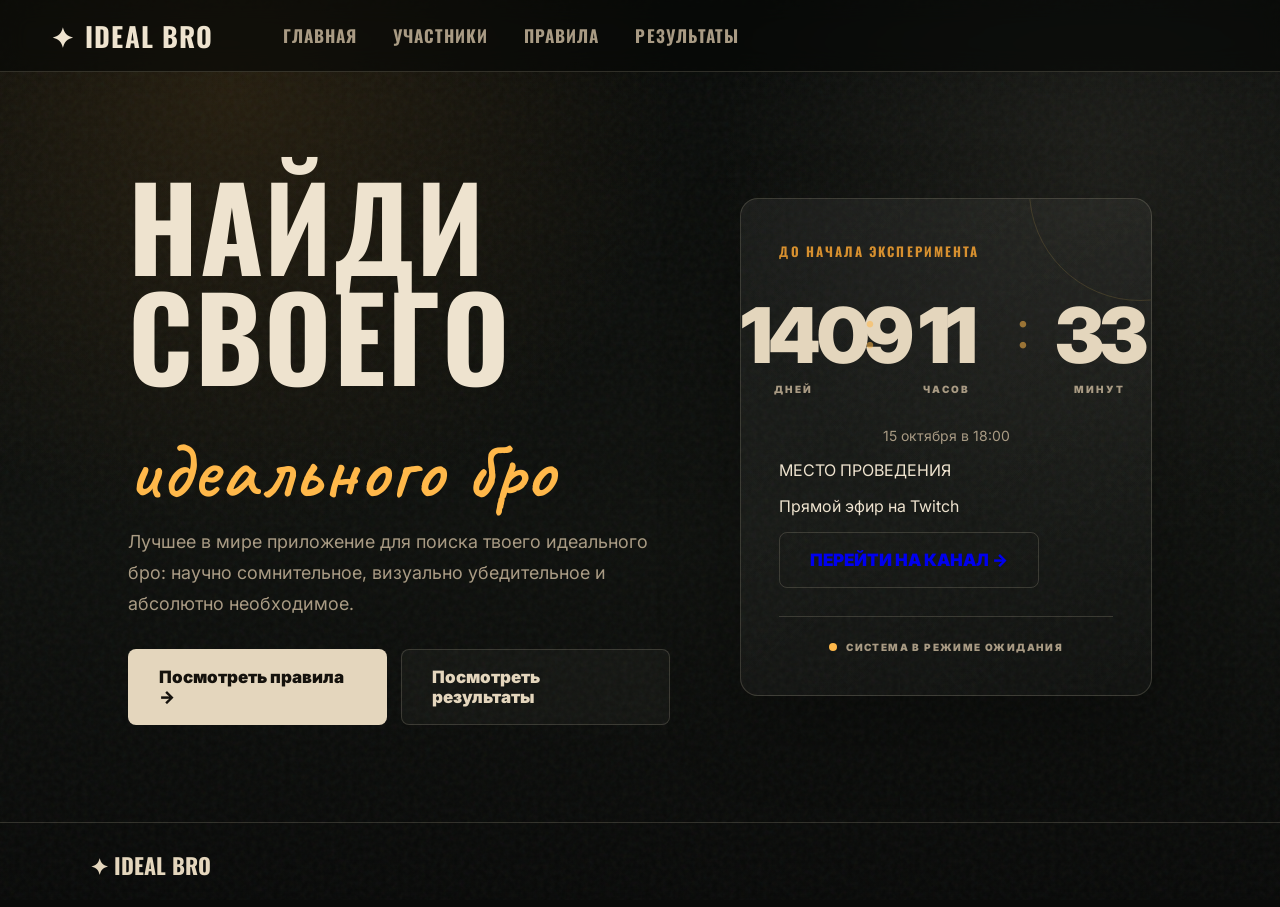
==== commit 127ae38b: "Update index.html" ====
--- a/index.html
+++ b/index.html
@@ -66,6 +66,21 @@
         <p class="countdown-note" id="countdownNote">
           Дата эксперимента уточняется
         </p>
+        <div class="event-place">
+          <p class="small-label">МЕСТО ПРОВЕДЕНИЯ</p>
+        
+          <p class="place-text">
+            Прямой эфир на Twitch
+          </p>
+        
+          <a 
+            class="btn light"
+            href="https://www.twitch.tv/krusheri"
+            target="_blank"
+          >
+            ПЕРЕЙТИ НА КАНАЛ →
+          </a>
+        </div>
     
         <div class="countdown-status" id="countdownStatus">
           <span class="status-dot"></span>
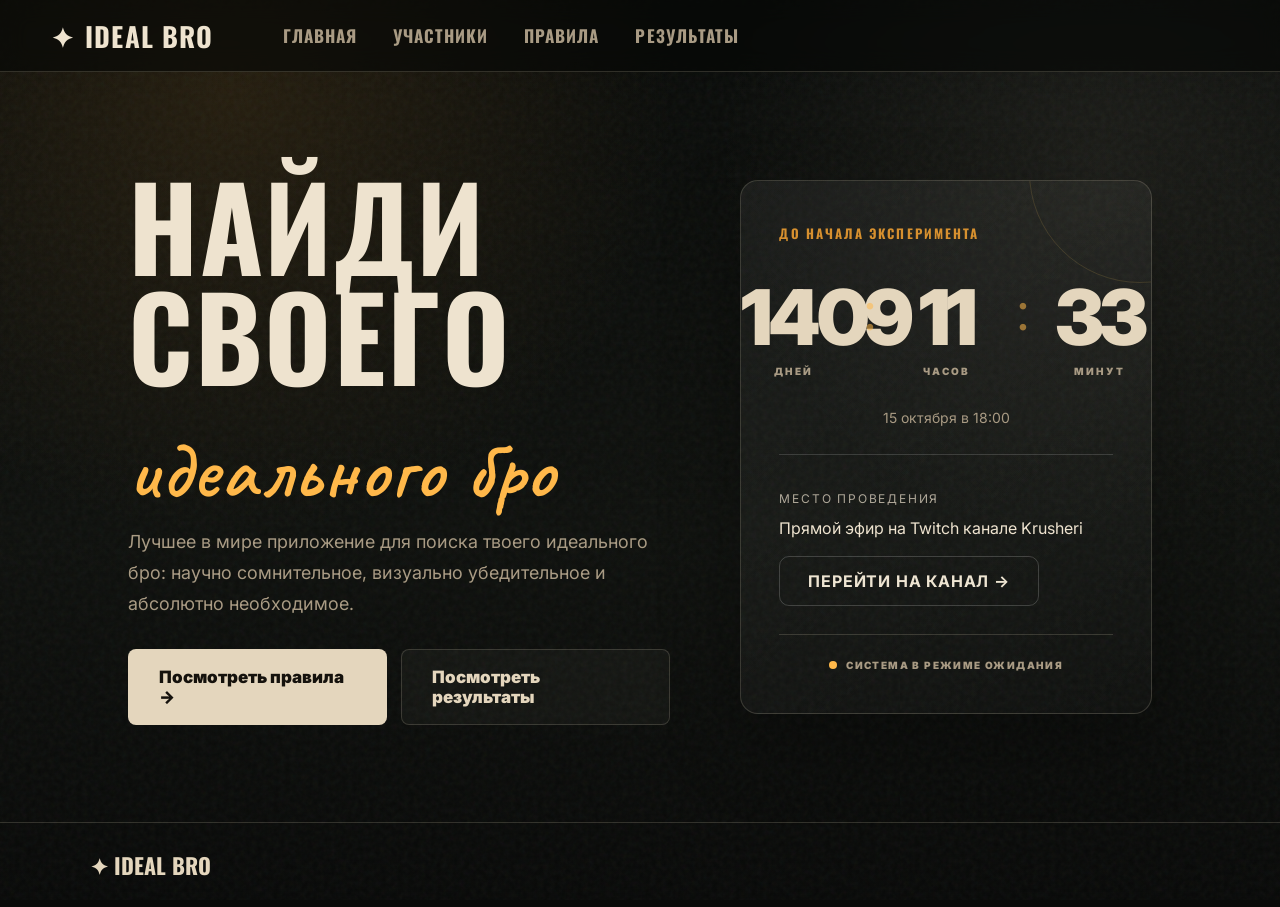
==== commit 02d8a87a: "Update index.html" ====
--- a/index.html
+++ b/index.html
@@ -70,14 +70,10 @@
           <p class="small-label">МЕСТО ПРОВЕДЕНИЯ</p>
         
           <p class="place-text">
-            Прямой эфир на Twitch
+            Прямой эфир на Twitch канале Krusheri
           </p>
         
-          <a 
-            class="btn light"
-            href="https://www.twitch.tv/krusheri"
-            target="_blank"
-          >
+          <a class="place-button" href="https://www.twitch.tv/krusheri" target="_blank">
             ПЕРЕЙТИ НА КАНАЛ →
           </a>
         </div>
--- a/style.css
+++ b/style.css
@@ -1999,3 +1999,71 @@
     flex: 0 0 auto;
   }
 }
+
+.event-place {
+  margin-top: 28px;
+  padding-top: 24px;
+  border-top: 1px solid rgba(255,255,255,.15);
+}
+
+.small-label {
+  font-size: 12px;
+  letter-spacing: .15em;
+  opacity: .7;
+}
+
+.place-text {
+  margin: 10px 0 18px;
+}
+
+
+.participants-grid {
+  display: grid;
+  grid-template-columns: repeat(3, 1fr);
+  gap: 24px;
+}
+
+
+.participant-card {
+  padding: 28px;
+  text-align: center;
+}
+
+
+.avatar-placeholder {
+  width: 120px;
+  height: 120px;
+  border-radius: 50%;
+  margin: 0 auto 20px;
+  background: rgba(255,255,255,.1);
+}
+
+
+@media (max-width: 760px) {
+  .participants-grid {
+    grid-template-columns: 1fr;
+  }
+}
+
+.place-button {
+  display: inline-flex;
+  align-items: center;
+  justify-content: center;
+
+  padding: 14px 28px;
+
+  border: 1px solid rgba(255,255,255,.18);
+  border-radius: 10px;
+
+  color: #eee5d2;
+  text-decoration: none;
+
+  font-weight: 700;
+  letter-spacing: .05em;
+
+  transition: .2s;
+}
+
+.place-button:hover {
+  background: rgba(255,255,255,.08);
+}
